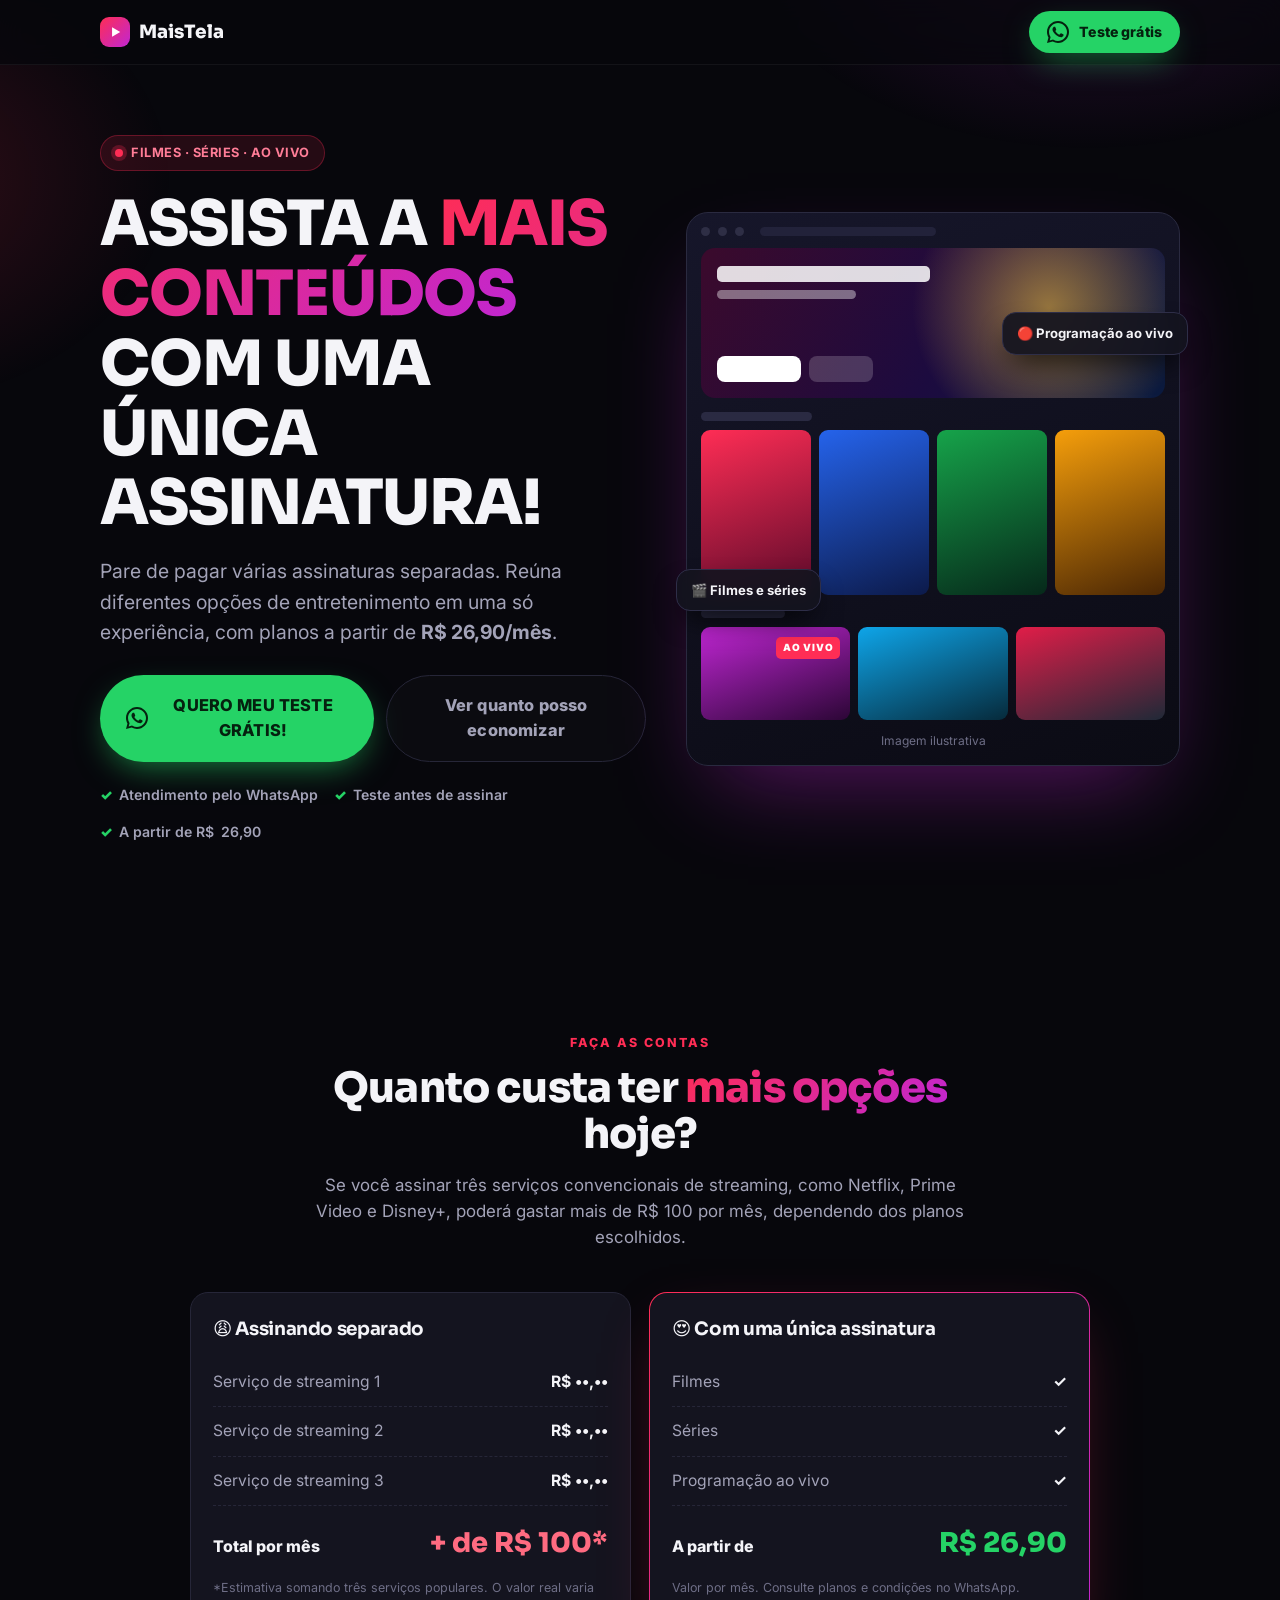
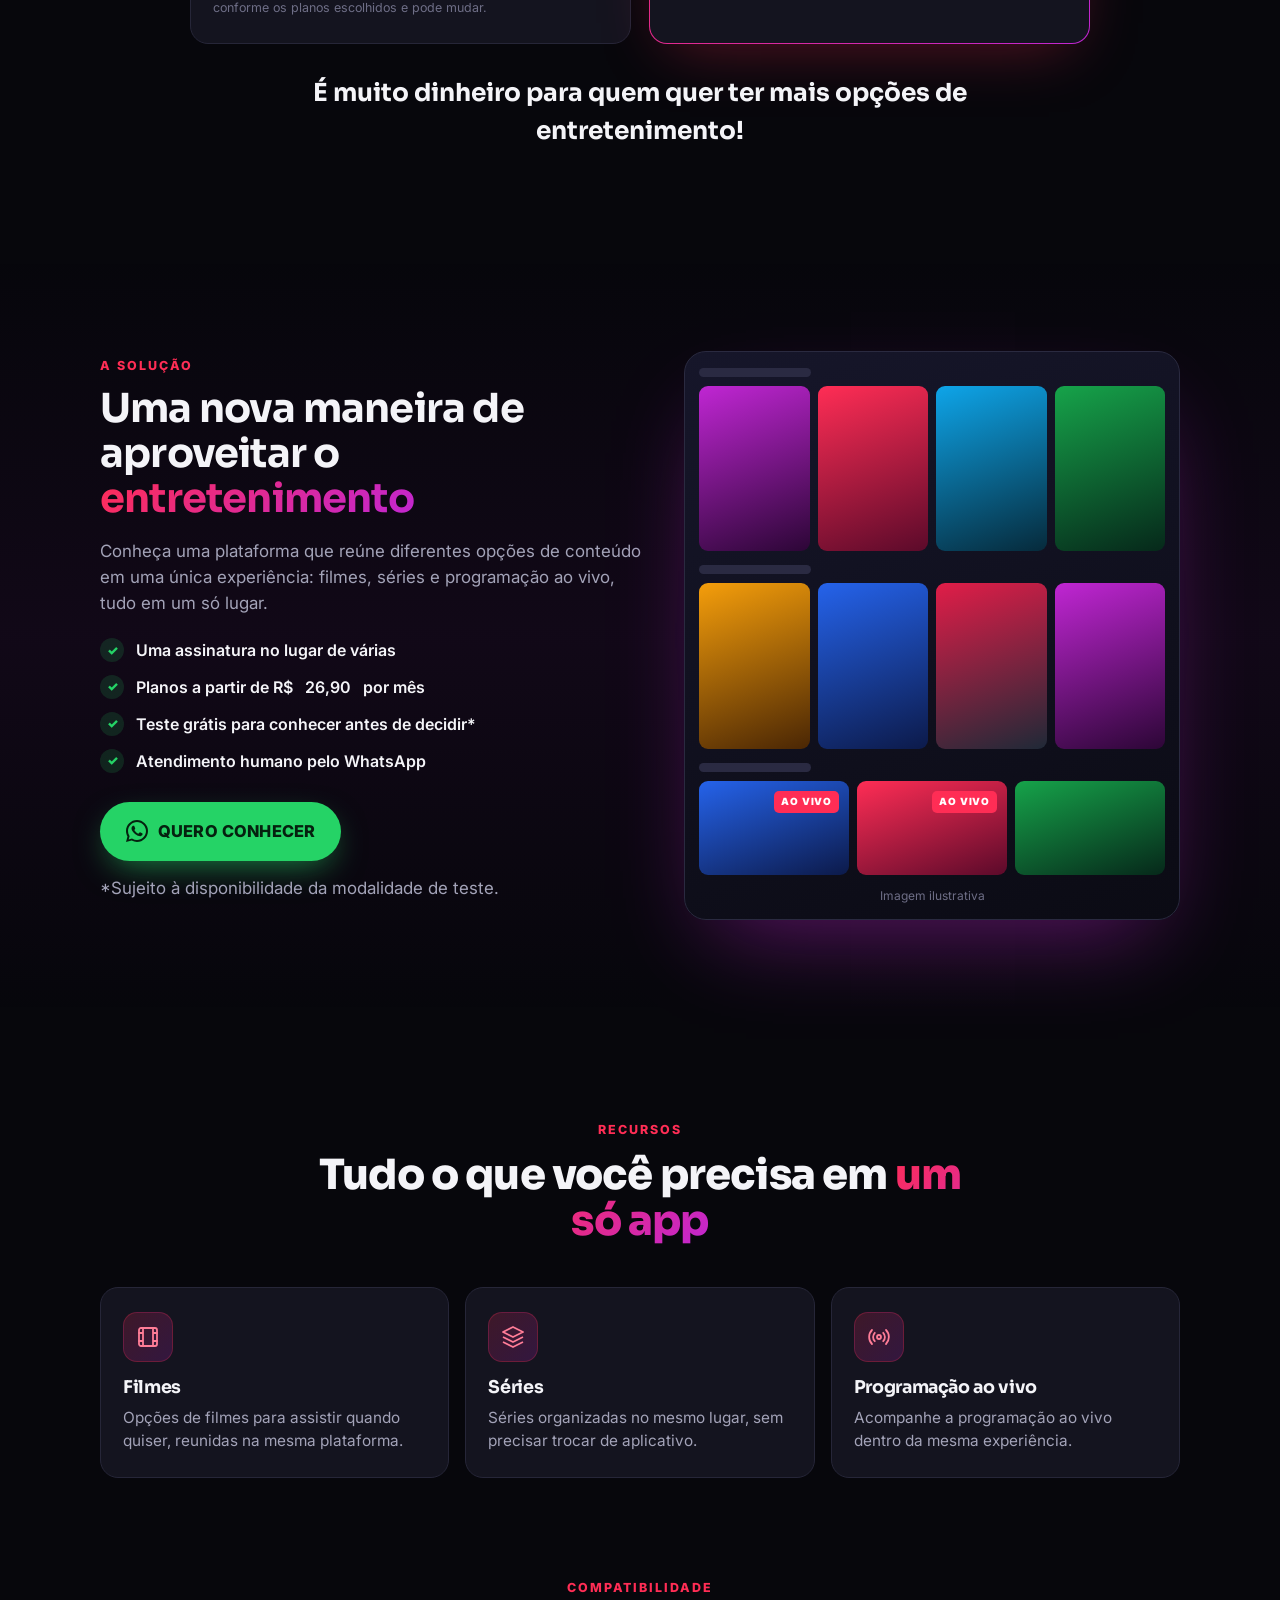
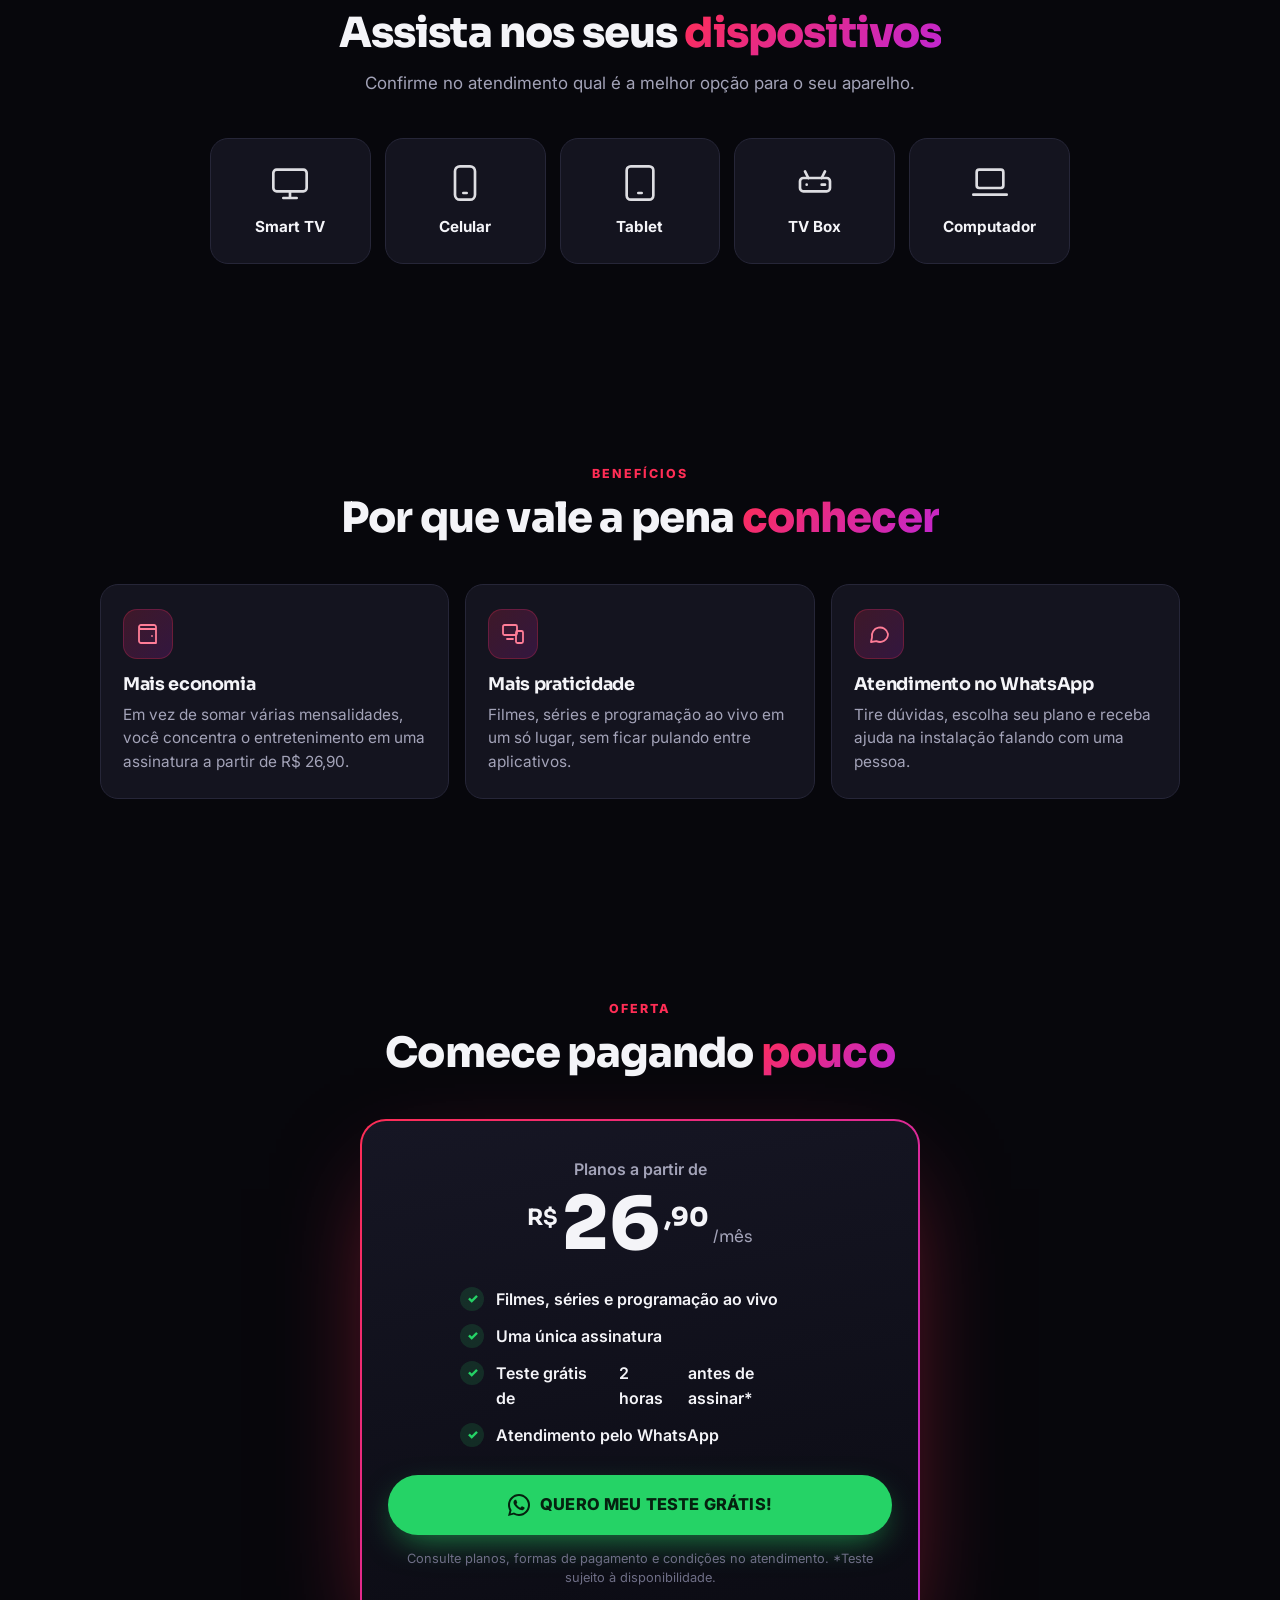
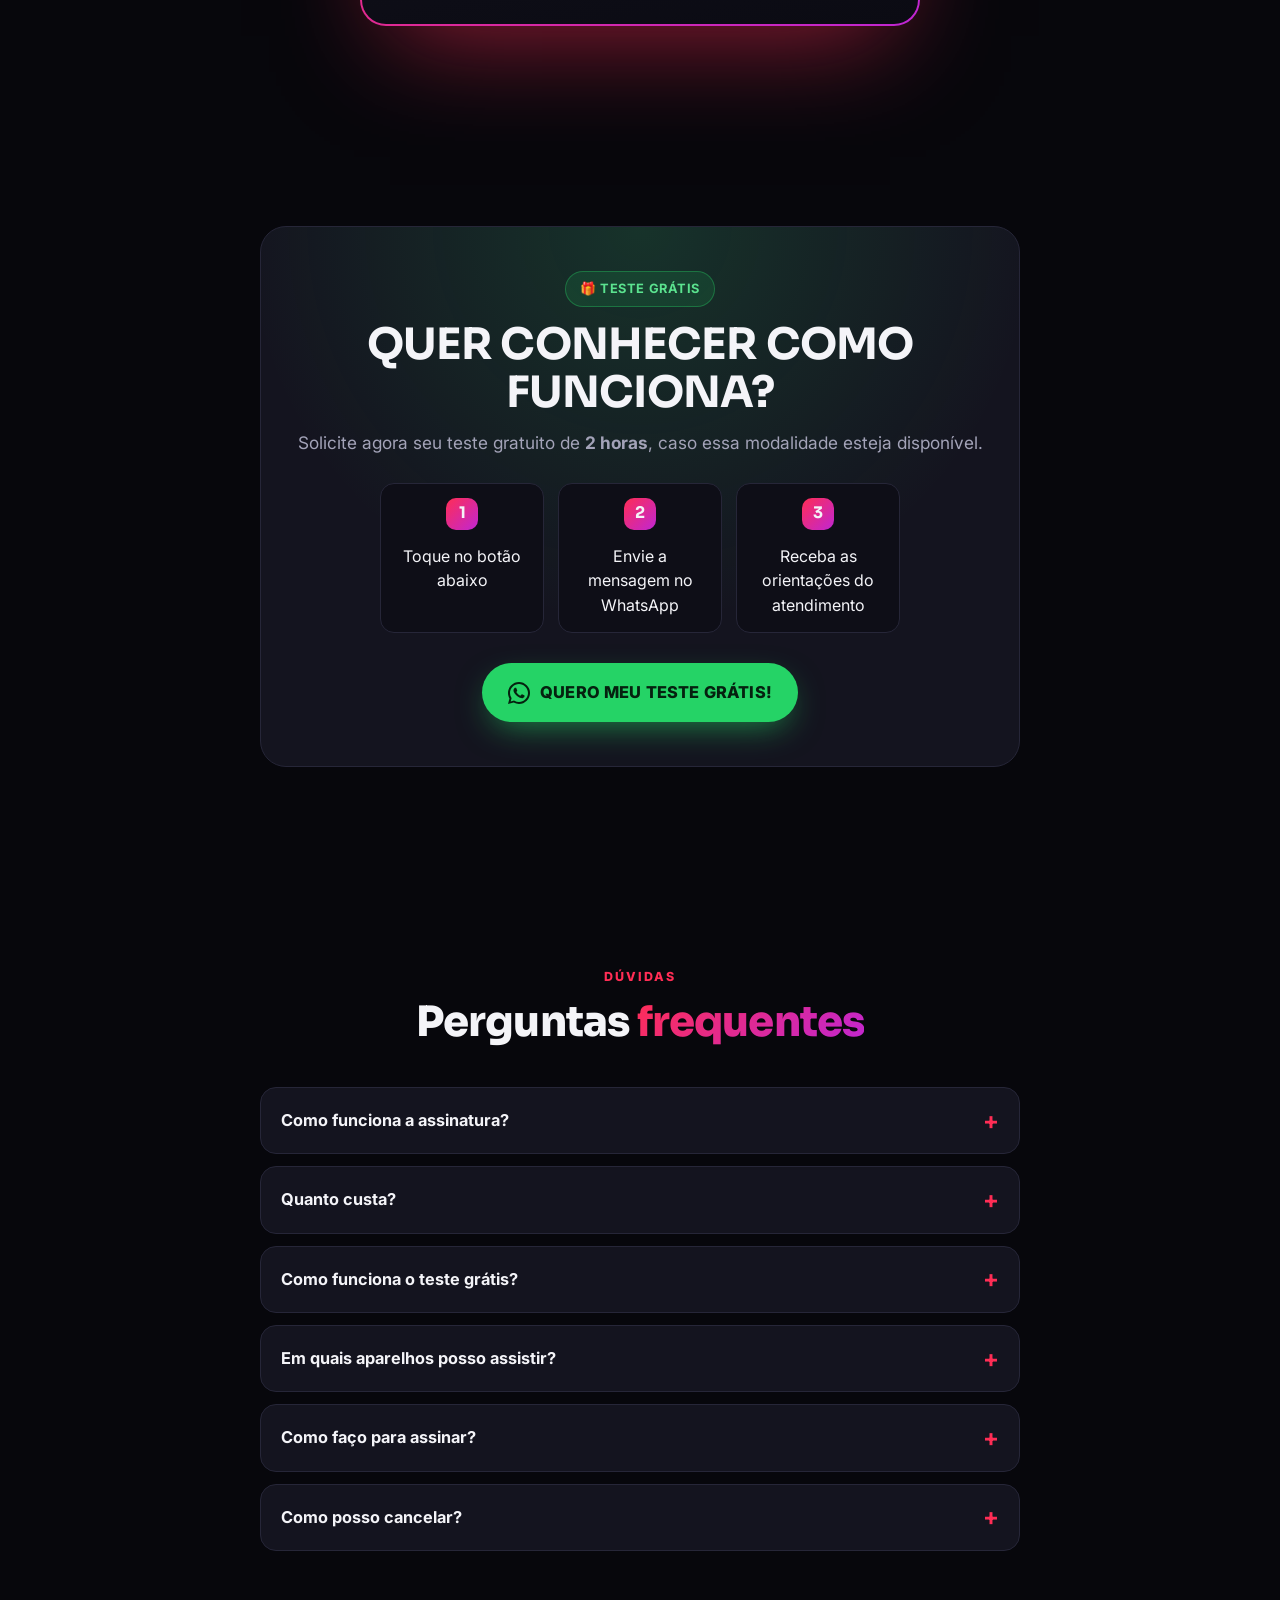
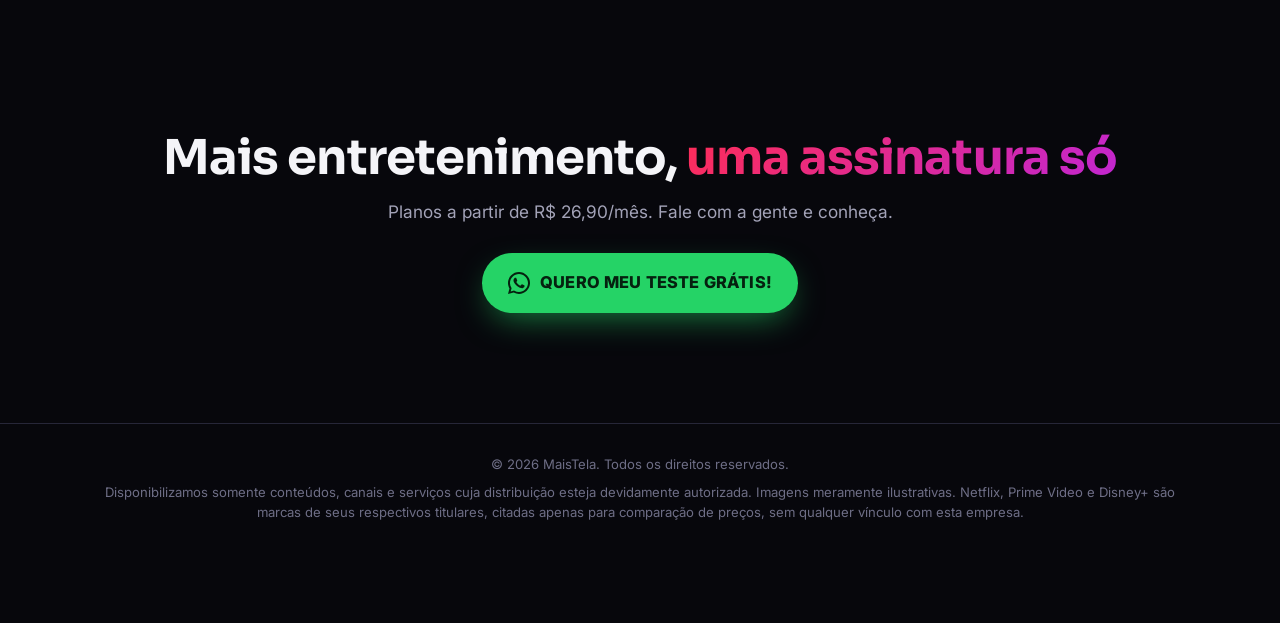
==== oferta.html @ 53754af2 "Funil IPTV: quiz + landing page Co-Authored-By: Claude Opus 5.5 <noreply@anthropic.com> Claude-Sessi" ====
<!DOCTYPE html>
<html lang="pt-BR">
<head>
<meta charset="UTF-8">
<meta name="viewport" content="width=device-width, initial-scale=1">
<title>Assista a mais conteúdos com uma única assinatura | Planos a partir de R$ 26,90</title>
<meta name="description" content="Filmes, séries e programação ao vivo reunidos em uma única assinatura. Planos a partir de R$ 26,90 por mês. Solicite seu teste grátis pelo WhatsApp.">
<meta name="theme-color" content="#07070c">
<meta name="robots" content="index,follow">
<meta property="og:type" content="website">
<meta property="og:title" content="Assista a mais conteúdos com uma única assinatura">
<meta property="og:description" content="Planos a partir de R$ 26,90/mês. Teste grátis pelo WhatsApp.">
<link rel="preconnect" href="https://fonts.googleapis.com">
<link rel="preconnect" href="https://fonts.gstatic.com" crossorigin>
<link href="https://fonts.googleapis.com/css2?family=Inter:wght@400;600;700;800&family=Sora:wght@700;800&display=swap" rel="stylesheet">
<link rel="stylesheet" href="assets/css/style.css">
<link rel="icon" href="data:image/svg+xml,%3Csvg xmlns='http://www.w3.org/2000/svg' viewBox='0 0 32 32'%3E%3Crect width='32' height='32' rx='9' fill='%23ff2d55'/%3E%3Cpath d='M12 9l12 7-12 7z' fill='white'/%3E%3C/svg%3E">
<script type="application/ld+json" id="faqSchema"></script>
</head>
<body>
<div class="glow"></div>

<!-- SVG sprite -->
<svg width="0" height="0" style="position:absolute" aria-hidden="true">
  <symbol id="i-wa" viewBox="0 0 24 24"><path fill="currentColor" d="M17.5 14.4c-.3-.1-1.8-.9-2-1-.3-.1-.5-.1-.7.1-.2.3-.8 1-.9 1.2-.2.2-.3.2-.6.1-.3-.1-1.3-.5-2.4-1.5-.9-.8-1.5-1.8-1.7-2.1-.2-.3 0-.5.1-.6l.4-.5c.1-.2.2-.3.3-.5.1-.2 0-.4 0-.5l-.9-2.2c-.2-.6-.5-.5-.7-.5h-.6c-.2 0-.5.1-.8.4-.3.3-1 1-1 2.5s1.1 2.9 1.2 3.1c.1.2 2.1 3.2 5.1 4.5.7.3 1.3.5 1.7.6.7.2 1.4.2 1.9.1.6-.1 1.8-.7 2-1.4.2-.7.2-1.3.2-1.4-.1-.1-.3-.2-.6-.3zM12 21.8c-1.8 0-3.5-.5-5-1.4l-.4-.2-3.7 1 1-3.6-.2-.4C2.7 15.6 2.2 13.8 2.2 12 2.2 6.6 6.6 2.2 12 2.2c2.6 0 5.1 1 6.9 2.9 1.8 1.8 2.9 4.3 2.9 6.9 0 5.4-4.4 9.8-9.8 9.8zm8.4-18.2C18.2 1.3 15.2 0 12 0 5.4 0 0 5.4 0 12c0 2.1.6 4.2 1.6 6L0 24l6.2-1.6c1.8 1 3.8 1.5 5.8 1.5 6.6 0 12-5.4 12-12 0-3.2-1.2-6.2-3.6-8.4z"/></symbol>
  <symbol id="i-tv" viewBox="0 0 24 24" fill="none" stroke-width="1.6" stroke-linecap="round" stroke-linejoin="round"><rect x="2" y="4" width="20" height="13" rx="2"/><path d="M8 21h8M12 17v4"/></symbol>
  <symbol id="i-phone" viewBox="0 0 24 24" fill="none" stroke-width="1.6" stroke-linecap="round"><rect x="6" y="2" width="12" height="20" rx="3"/><path d="M11 18h2"/></symbol>
  <symbol id="i-tablet" viewBox="0 0 24 24" fill="none" stroke-width="1.6" stroke-linecap="round"><rect x="4" y="2" width="16" height="20" rx="2.5"/><path d="M11 18h2"/></symbol>
  <symbol id="i-box" viewBox="0 0 24 24" fill="none" stroke-width="1.6" stroke-linecap="round" stroke-linejoin="round"><rect x="3" y="9" width="18" height="8" rx="2"/><path d="M7 13h.01M16 13h2M8 9l-2-4M16 9l2-4"/></symbol>
  <symbol id="i-laptop" viewBox="0 0 24 24" fill="none" stroke-width="1.6" stroke-linecap="round" stroke-linejoin="round"><rect x="4" y="4" width="16" height="11" rx="1.5"/><path d="M2 19h20"/></symbol>
  <symbol id="i-film" viewBox="0 0 24 24" fill="none" stroke-width="1.8" stroke-linecap="round" stroke-linejoin="round"><rect x="3" y="3" width="18" height="18" rx="2"/><path d="M7 3v18M17 3v18M3 8h4M3 16h4M17 8h4M17 16h4"/></symbol>
  <symbol id="i-live" viewBox="0 0 24 24" fill="none" stroke-width="1.8" stroke-linecap="round"><circle cx="12" cy="12" r="2"/><path d="M16.2 7.8a6 6 0 010 8.4M7.8 16.2a6 6 0 010-8.4M19 5a10 10 0 010 14M5 19A10 10 0 015 5"/></symbol>
  <symbol id="i-layers" viewBox="0 0 24 24" fill="none" stroke-width="1.8" stroke-linejoin="round"><path d="M12 2l10 5-10 5L2 7z"/><path d="M2 17l10 5 10-5M2 12l10 5 10-5"/></symbol>
  <symbol id="i-wallet" viewBox="0 0 24 24" fill="none" stroke-width="1.8" stroke-linecap="round" stroke-linejoin="round"><path d="M20 7V5a2 2 0 00-2-2H5a2 2 0 000 4h15v14H5a2 2 0 01-2-2V5"/><path d="M16 14h.01"/></symbol>
  <symbol id="i-chat" viewBox="0 0 24 24" fill="none" stroke-width="1.8" stroke-linecap="round" stroke-linejoin="round"><path d="M21 12a8 8 0 01-11.6 7.1L4 20l1-4.6A8 8 0 1121 12z"/></symbol>
  <symbol id="i-gift" viewBox="0 0 24 24" fill="none" stroke-width="1.8" stroke-linecap="round" stroke-linejoin="round"><rect x="3" y="8" width="18" height="4" rx="1"/><path d="M12 8v13M19 12v9H5v-9M7.5 8a2.5 2.5 0 010-5C11 3 12 8 12 8s1-5 4.5-5a2.5 2.5 0 010 5"/></symbol>
  <symbol id="i-screens" viewBox="0 0 24 24" fill="none" stroke-width="1.8" stroke-linecap="round" stroke-linejoin="round"><rect x="2" y="3" width="14" height="10" rx="1.5"/><rect x="15" y="9" width="7" height="12" rx="1.5"/><path d="M6 17h6"/></symbol>
</svg>

<nav class="nav">
  <div class="wrap">
    <a class="logo" href="#topo"><span class="logo-mark"><svg viewBox="0 0 24 24" fill="#fff"><path d="M7 4l14 8-14 8z"/></svg></span><span data-brand></span></a>
    <a class="btn btn-wa js-wa" data-src="nav" href="#" target="_blank" rel="noopener"><svg><use href="#i-wa"/></svg>Teste grátis</a>
  </div>
</nav>

<main id="topo">
  <!-- HERO -->
  <section class="hero">
    <div class="wrap hero-grid">
      <div>
        <span class="badge"><i class="dot"></i> Filmes · Séries · Ao vivo</span>
        <h1>ASSISTA A <span class="grad-txt">MAIS CONTEÚDOS</span> COM UMA ÚNICA ASSINATURA!</h1>
        <p class="lead" id="heroLead">Pare de pagar várias assinaturas separadas. Reúna diferentes opções de entretenimento em uma só experiência, com planos a partir de <strong>R$ <span data-price></span>/mês</strong>.</p>
        <div class="hero-ctas">
          <a class="btn btn-wa pulse js-wa" data-src="hero" href="#" target="_blank" rel="noopener"><svg><use href="#i-wa"/></svg>QUERO MEU TESTE GRÁTIS!</a>
          <a class="btn btn-ghost" href="#comparativo">Ver quanto posso economizar</a>
        </div>
        <div class="hero-trust">
          <span><i>✓</i> Atendimento pelo WhatsApp</span>
          <span class="js-trial"><i>✓</i> Teste antes de assinar</span>
          <span><i>✓</i> A partir de R$ <span data-price></span></span>
        </div>
      </div>

      <div style="position:relative">
        <div class="mock" role="img" aria-label="Ilustração da interface do aplicativo">
          <div class="mock-bar"><i></i><i></i><i></i><b></b></div>
          <div class="mock-hero"><div class="ttl"></div><div class="ttl2"></div><div class="play"><span></span><em></em></div></div>
          <div class="mock-row-lbl"></div>
          <div class="mock-row"><div class="p1"></div><div class="p2"></div><div class="p3"></div><div class="p4"></div></div>
          <div class="mock-row-lbl" style="width:18%"></div>
          <div class="mock-row wide"><div class="p5"><span class="live-chip">AO VIVO</span></div><div class="p6"></div><div class="p7"></div></div>
          <p class="mock-caption">Imagem ilustrativa</p>
        </div>
        <div class="float-chip c1">🎬 Filmes e séries</div>
        <div class="float-chip c2">🔴 Programação ao vivo</div>
      </div>
    </div>
  </section>

  <!-- COMPARATIVO -->
  <section id="comparativo">
    <div class="wrap">
      <div class="sec-head reveal">
        <div class="eyebrow">Faça as contas</div>
        <h2>Quanto custa ter <span class="grad-txt">mais opções</span> hoje?</h2>
        <p>Se você assinar três serviços convencionais de streaming, como Netflix, Prime Video e Disney+, poderá gastar mais de R$ 100 por mês, dependendo dos planos escolhidos.</p>
      </div>
      <div class="compare">
        <div class="cmp-card cmp-bad reveal">
          <h3>😩 Assinando separado</h3>
          <div class="cmp-line"><span>Serviço de streaming 1</span><b>R$ ••,••</b></div>
          <div class="cmp-line"><span>Serviço de streaming 2</span><b>R$ ••,••</b></div>
          <div class="cmp-line"><span>Serviço de streaming 3</span><b>R$ ••,••</b></div>
          <div class="cmp-total"><span>Total por mês</span><span class="v">+ de R$ 100*</span></div>
          <p class="cmp-foot">*Estimativa somando três serviços populares. O valor real varia conforme os planos escolhidos e pode mudar.</p>
        </div>
        <div class="cmp-card cmp-good reveal">
          <h3>😍 Com uma única assinatura</h3>
          <div class="cmp-line"><span>Filmes</span><b>✓</b></div>
          <div class="cmp-line"><span>Séries</span><b>✓</b></div>
          <div class="cmp-line"><span>Programação ao vivo</span><b>✓</b></div>
          <div class="cmp-total"><span>A partir de</span><span class="v">R$ <span data-price></span></span></div>
          <p class="cmp-foot">Valor por mês. Consulte planos e condições no WhatsApp.</p>
        </div>
      </div>
      <p class="callout reveal">É muito dinheiro para quem quer ter mais opções de entretenimento!</p>
    </div>
  </section>

  <!-- SOLUÇÃO -->
  <section class="solution">
    <div class="wrap sol-grid">
      <div class="sol-txt reveal">
        <div class="eyebrow">A solução</div>
        <h2>Uma nova maneira de aproveitar o <span class="grad-txt">entretenimento</span></h2>
        <p>Conheça uma plataforma que reúne diferentes opções de conteúdo em uma única experiência: filmes, séries e programação ao vivo, tudo em um só lugar.</p>
        <ul class="checks">
          <li><span>✓</span>Uma assinatura no lugar de várias</li>
          <li><span>✓</span>Planos a partir de R$ <span data-price></span> por mês</li>
          <li class="js-trial"><span>✓</span>Teste grátis para conhecer antes de decidir*</li>
          <li><span>✓</span>Atendimento humano pelo WhatsApp</li>
        </ul>
        <a class="btn btn-wa js-wa" data-src="solucao" href="#" target="_blank" rel="noopener"><svg><use href="#i-wa"/></svg>QUERO CONHECER</a>
        <p class="small-note js-trial">*Sujeito à disponibilidade da modalidade de teste.</p>
      </div>
      <div class="reveal">
        <div class="mock" role="img" aria-label="Ilustração do catálogo">
          <div class="mock-row-lbl" style="margin-top:2px"></div>
          <div class="mock-row"><div class="p5"></div><div class="p1"></div><div class="p6"></div><div class="p3"></div></div>
          <div class="mock-row-lbl"></div>
          <div class="mock-row"><div class="p4"></div><div class="p2"></div><div class="p7"></div><div class="p5"></div></div>
          <div class="mock-row-lbl"></div>
          <div class="mock-row wide"><div class="p2"><span class="live-chip">AO VIVO</span></div><div class="p1"><span class="live-chip">AO VIVO</span></div><div class="p3"></div></div>
          <p class="mock-caption">Imagem ilustrativa</p>
        </div>
      </div>
    </div>
  </section>

  <!-- RECURSOS -->
  <section id="recursos">
    <div class="wrap">
      <div class="sec-head reveal">
        <div class="eyebrow">Recursos</div>
        <h2>Tudo o que você precisa em <span class="grad-txt">um só app</span></h2>
      </div>
      <div class="grid3">
        <div class="feat reveal"><div class="fi"><svg><use href="#i-film"/></svg></div><h3>Filmes</h3><p>Opções de filmes para assistir quando quiser, reunidas na mesma plataforma.</p></div>
        <div class="feat reveal"><div class="fi"><svg><use href="#i-layers"/></svg></div><h3>Séries</h3><p>Séries organizadas no mesmo lugar, sem precisar trocar de aplicativo.</p></div>
        <div class="feat reveal"><div class="fi"><svg><use href="#i-live"/></svg></div><h3>Programação ao vivo</h3><p>Acompanhe a programação ao vivo dentro da mesma experiência.</p></div>
      </div>
    </div>
  </section>

  <!-- DISPOSITIVOS -->
  <section id="dispositivos" style="padding-top:0">
    <div class="wrap">
      <div class="sec-head reveal">
        <div class="eyebrow">Compatibilidade</div>
        <h2>Assista nos seus <span class="grad-txt">dispositivos</span></h2>
        <p>Confirme no atendimento qual é a melhor opção para o seu aparelho.</p>
      </div>
      <div class="devices" id="devices"></div>
    </div>
  </section>

  <!-- BENEFÍCIOS -->
  <section id="beneficios">
    <div class="wrap">
      <div class="sec-head reveal">
        <div class="eyebrow">Benefícios</div>
        <h2>Por que vale a pena <span class="grad-txt">conhecer</span></h2>
      </div>
      <div class="grid3">
        <div class="feat reveal"><div class="fi"><svg><use href="#i-wallet"/></svg></div><h3>Mais economia</h3><p>Em vez de somar várias mensalidades, você concentra o entretenimento em uma assinatura a partir de R$ <span data-price></span>.</p></div>
        <div class="feat reveal"><div class="fi"><svg><use href="#i-screens"/></svg></div><h3>Mais praticidade</h3><p>Filmes, séries e programação ao vivo em um só lugar, sem ficar pulando entre aplicativos.</p></div>
        <div class="feat reveal"><div class="fi"><svg><use href="#i-chat"/></svg></div><h3>Atendimento no WhatsApp</h3><p>Tire dúvidas, escolha seu plano e receba ajuda na instalação falando com uma pessoa.</p></div>
      </div>
    </div>
  </section>

  <!-- OFERTA -->
  <section id="oferta">
    <div class="wrap">
      <div class="sec-head reveal">
        <div class="eyebrow">Oferta</div>
        <h2>Comece pagando <span class="grad-txt">pouco</span></h2>
      </div>
      <div id="plansWrap"></div>
      <div class="offer-box reveal" id="offerBox">
        <div class="offer-in">
          <p class="from">Planos a partir de</p>
          <div class="offer-price"><span class="cur">R$</span><span class="int" id="pInt">26</span><span class="dec" id="pDec">,90</span><span class="per">/mês</span></div>
          <ul class="checks">
            <li><span>✓</span>Filmes, séries e programação ao vivo</li>
            <li><span>✓</span>Uma única assinatura</li>
            <li class="js-trial"><span>✓</span>Teste grátis de <span data-trial></span> antes de assinar*</li>
            <li><span>✓</span>Atendimento pelo WhatsApp</li>
          </ul>
          <a class="btn btn-wa btn-block pulse js-wa" data-src="oferta" href="#" target="_blank" rel="noopener"><svg><use href="#i-wa"/></svg>QUERO MEU TESTE GRÁTIS!</a>
          <p class="small-note">Consulte planos, formas de pagamento e condições no atendimento.<span class="js-trial"> *Teste sujeito à disponibilidade.</span></p>
        </div>
      </div>
    </div>
  </section>

  <!-- TESTE GRÁTIS -->
  <section class="trial js-trial" id="teste">
    <div class="wrap">
      <div class="trial-box reveal">
        <span class="badge" style="background:rgba(37,211,102,.12);color:#5be38f;border-color:rgba(37,211,102,.35)">🎁 Teste grátis</span>
        <h2>QUER CONHECER COMO FUNCIONA?</h2>
        <p>Solicite agora seu teste gratuito de <strong data-trial></strong>, caso essa modalidade esteja disponível.</p>
        <div class="steps">
          <div class="step"><b>1</b><span>Toque no botão abaixo</span></div>
          <div class="step"><b>2</b><span>Envie a mensagem no WhatsApp</span></div>
          <div class="step"><b>3</b><span>Receba as orientações do atendimento</span></div>
        </div>
        <a class="btn btn-wa pulse js-wa" data-src="teste" href="#" target="_blank" rel="noopener"><svg><use href="#i-wa"/></svg>QUERO MEU TESTE GRÁTIS!</a>
      </div>
    </div>
  </section>

  <!-- FAQ -->
  <section id="faq">
    <div class="wrap">
      <div class="sec-head reveal">
        <div class="eyebrow">Dúvidas</div>
        <h2>Perguntas <span class="grad-txt">frequentes</span></h2>
      </div>
      <div class="faq" id="faqList"></div>
    </div>
  </section>

  <!-- CTA FINAL -->
  <section class="final">
    <div class="wrap">
      <h2>Mais entretenimento, <span class="grad-txt">uma assinatura só</span></h2>
      <p>Planos a partir de R$ <span data-price></span>/mês. Fale com a gente e conheça.</p>
      <a class="btn btn-wa pulse js-wa" data-src="final" href="#" target="_blank" rel="noopener"><svg><use href="#i-wa"/></svg>QUERO MEU TESTE GRÁTIS!</a>
    </div>
  </section>
</main>

<footer>
  <div class="wrap">
    <p>© <span id="yr"></span> <span data-brand></span>. Todos os direitos reservados.</p>
    <p>Disponibilizamos somente conteúdos, canais e serviços cuja distribuição esteja devidamente autorizada. Imagens meramente ilustrativas. Netflix, Prime Video e Disney+ são marcas de seus respectivos titulares, citadas apenas para comparação de preços, sem qualquer vínculo com esta empresa.</p>
  </div>
</footer>

<a class="wa-float js-wa hide" id="waFloat" data-src="flutuante" href="#" target="_blank" rel="noopener" aria-label="Falar no WhatsApp"><svg><use href="#i-wa"/></svg></a>

<script src="assets/js/config.js"></script>
<script src="assets/js/tracking.js"></script>
<script src="assets/js/lp.js"></script>
</body>
</html>
---- assets/css/style.css ----
/* ============ DESIGN SYSTEM ============ */
:root{
  --bg:#07070c; --bg2:#0e0e17; --card:#14141f; --card2:#1b1b29; --line:#262638;
  --txt:#f4f4f8; --muted:#a3a3b8; --dim:#6e6e86;
  --a1:#ff2d55; --a2:#c026d3; --grad:linear-gradient(135deg,var(--a1),var(--a2));
  --wa:#25d366; --wa2:#1ebe5a; --gold:#ffc83d;
  --r:18px; --r-sm:12px; --shadow:0 20px 60px -20px rgba(255,45,85,.35);
  --font:"Inter",system-ui,-apple-system,Segoe UI,Roboto,sans-serif;
  --display:"Sora","Inter",system-ui,sans-serif;
}
*{box-sizing:border-box;margin:0;padding:0}
html{scroll-behavior:smooth;-webkit-text-size-adjust:100%}
body{font-family:var(--font);background:var(--bg);color:var(--txt);line-height:1.55;-webkit-font-smoothing:antialiased;overflow-x:hidden}
img,svg{display:block;max-width:100%}
a{color:inherit;text-decoration:none}
button{font:inherit;color:inherit;border:0;background:none;cursor:pointer}
.wrap{width:100%;max-width:1120px;margin:0 auto;padding:0 20px}
.grad-txt{background:var(--grad);-webkit-background-clip:text;background-clip:text;color:transparent}
h1,h2,h3{font-family:var(--display);line-height:1.12;letter-spacing:-.02em}

/* Glow de fundo */
.glow{position:fixed;inset:0;pointer-events:none;z-index:0;
  background:radial-gradient(600px 400px at 85% -10%,rgba(192,38,211,.22),transparent 60%),
             radial-gradient(500px 380px at -10% 20%,rgba(255,45,85,.18),transparent 60%)}

/* Botões */
.btn{display:inline-flex;align-items:center;justify-content:center;gap:10px;font-weight:800;letter-spacing:.01em;
  padding:17px 26px;border-radius:999px;font-size:1.02rem;transition:transform .15s,box-shadow .2s,background .2s;text-align:center}
.btn:active{transform:scale(.97)}
.btn-wa{background:var(--wa);color:#05210f;box-shadow:0 12px 34px -10px rgba(37,211,102,.65)}
.btn-wa:hover{background:var(--wa2);transform:translateY(-2px)}
.btn-grad{background:var(--grad);color:#fff;box-shadow:var(--shadow)}
.btn-grad:hover{transform:translateY(-2px)}
.btn-ghost{border:1px solid var(--line);color:var(--muted);background:rgba(255,255,255,.02)}
.btn-ghost:hover{color:var(--txt);border-color:#3a3a52}
.btn-block{width:100%}
.btn svg{width:22px;height:22px;flex:none}
.pulse{animation:pulse 2.2s infinite}
@keyframes pulse{0%{box-shadow:0 0 0 0 rgba(37,211,102,.55)}70%{box-shadow:0 0 0 16px rgba(37,211,102,0)}100%{box-shadow:0 0 0 0 rgba(37,211,102,0)}}

.badge{display:inline-flex;align-items:center;gap:8px;padding:7px 14px;border-radius:999px;font-size:.8rem;font-weight:700;
  background:rgba(255,45,85,.12);color:#ff7d97;border:1px solid rgba(255,45,85,.3);letter-spacing:.04em;text-transform:uppercase}
.dot{width:8px;height:8px;border-radius:50%;background:var(--a1);box-shadow:0 0 0 4px rgba(255,45,85,.25);animation:blink 1.4s infinite}
@keyframes blink{50%{opacity:.35}}

/* ============ QUIZ ============ */
.quiz-body{min-height:100svh;display:flex;flex-direction:column}
.q-top{position:relative;z-index:2;padding:16px 20px 0;max-width:560px;width:100%;margin:0 auto}
.q-head{display:flex;align-items:center;justify-content:space-between;height:44px}
.logo{display:flex;align-items:center;gap:9px;font-family:var(--display);font-weight:800;font-size:1.15rem}
.logo-mark{width:30px;height:30px;border-radius:9px;background:var(--grad);display:grid;place-items:center}
.logo-mark svg{width:14px;height:14px}
.q-back{display:flex;align-items:center;gap:6px;color:var(--muted);font-size:.92rem;font-weight:600;padding:8px 10px;border-radius:10px;transition:.2s}
.q-back:hover{color:var(--txt);background:var(--card)}
.q-back[hidden]{display:none}
.q-progress{margin-top:12px}
.q-progress-info{display:flex;justify-content:space-between;font-size:.8rem;color:var(--dim);font-weight:600;margin-bottom:8px}
.q-bar{height:6px;background:var(--card2);border-radius:99px;overflow:hidden}
.q-bar span{display:block;height:100%;width:0;background:var(--grad);border-radius:99px;transition:width .5s cubic-bezier(.65,0,.35,1)}

.q-stage{position:relative;z-index:1;flex:1;width:100%;max-width:560px;margin:0 auto;padding:28px 20px 40px;display:flex;flex-direction:column}
.screen{display:none;flex-direction:column;flex:1}
.screen.active{display:flex;animation:in .45s cubic-bezier(.2,.8,.2,1) both}
.screen.leaving{display:flex;animation:out .25s ease both}
.screen.back-in{animation:inBack .45s cubic-bezier(.2,.8,.2,1) both}
@keyframes in{from{opacity:0;transform:translateX(40px)}to{opacity:1;transform:none}}
@keyframes inBack{from{opacity:0;transform:translateX(-40px)}to{opacity:1;transform:none}}
@keyframes out{to{opacity:0;transform:translateX(-30px)}}

.q-step{font-size:.78rem;font-weight:800;letter-spacing:.14em;text-transform:uppercase;color:var(--a1);margin-bottom:12px}
.q-title{font-size:clamp(1.5rem,6vw,1.95rem);font-weight:800;margin-bottom:26px}
.opts{display:grid;gap:14px}
.opt{display:flex;align-items:center;gap:16px;width:100%;text-align:left;padding:20px 18px;background:var(--card);
  border:1.5px solid var(--line);border-radius:var(--r);transition:transform .15s,border-color .2s,background .2s;font-size:1.06rem;font-weight:700;position:relative}
.opt:hover{border-color:#43435e;background:var(--card2)}
.opt:active{transform:scale(.985)}
.opt .ico{width:48px;height:48px;border-radius:14px;flex:none;display:grid;place-items:center;font-size:1.5rem;background:var(--bg2);border:1px solid var(--line)}
.opt .chk{margin-left:auto;width:24px;height:24px;border-radius:50%;border:2px solid #3a3a52;flex:none;display:grid;place-items:center;transition:.2s}
.opt .chk svg{width:13px;height:13px;opacity:0;transition:.2s}
.opt.selected{border-color:var(--a1);background:linear-gradient(135deg,rgba(255,45,85,.12),rgba(192,38,211,.1))}
.opt.selected .chk{background:var(--grad);border-color:transparent}
.opt.selected .chk svg{opacity:1}
.q-hint{margin-top:20px;font-size:.85rem;color:var(--dim);text-align:center}

/* intro */
.intro{text-align:center;justify-content:center;gap:20px}
.intro h1{font-size:clamp(1.85rem,7.5vw,2.5rem);font-weight:800}
.intro p{color:var(--muted);font-size:1.05rem;max-width:420px;margin:0 auto}
.intro-art{margin:6px auto 4px;width:100%;max-width:360px}
.intro-meta{display:flex;justify-content:center;gap:18px;font-size:.84rem;color:var(--dim);font-weight:600;flex-wrap:wrap}
.intro-meta span{display:flex;align-items:center;gap:6px}

/* loading */
.loading{justify-content:center;align-items:center;text-align:center;gap:22px}
.spinner{width:64px;height:64px;border-radius:50%;border:4px solid var(--card2);border-top-color:var(--a1);border-right-color:var(--a2);animation:spin .9s linear infinite}
@keyframes spin{to{transform:rotate(360deg)}}
.load-steps{display:grid;gap:10px;text-align:left;font-size:.95rem;color:var(--muted)}
.load-steps div{opacity:.25;transition:.3s;display:flex;gap:10px;align-items:center}
.load-steps div.on{opacity:1;color:var(--txt)}

/* resultado */
.result{gap:18px}
.result-card{background:var(--card);border:1px solid var(--line);border-radius:22px;padding:24px 20px;position:relative;overflow:hidden}
.result-card::before{content:"";position:absolute;inset:0 0 auto;height:4px;background:var(--grad)}
.result-tag{display:inline-block;font-size:.75rem;font-weight:800;letter-spacing:.12em;text-transform:uppercase;color:var(--gold);margin-bottom:10px}
.result h2{font-size:clamp(1.45rem,6vw,1.8rem);margin-bottom:12px}
.result p{color:var(--muted)}
.result-list{list-style:none;display:grid;gap:10px;margin-top:16px}
.result-list li{display:flex;gap:10px;font-size:.96rem}
.result-list li::before{content:"✓";color:var(--wa);font-weight:900}
.price-pill{display:flex;align-items:baseline;justify-content:center;gap:6px;padding:14px;border-radius:14px;background:var(--bg2);border:1px dashed #3a3a52;margin-top:4px}
.price-pill small{color:var(--muted);font-size:.85rem}
.price-pill strong{font-family:var(--display);font-size:1.6rem}
.cta-stack{display:grid;gap:12px}
.cta-note{text-align:center;font-size:.8rem;color:var(--dim)}

/* ============ LANDING PAGE ============ */
.nav{position:sticky;top:0;z-index:50;background:rgba(7,7,12,.78);backdrop-filter:blur(14px);-webkit-backdrop-filter:blur(14px);border-bottom:1px solid rgba(255,255,255,.05)}
.nav .wrap{display:flex;align-items:center;justify-content:space-between;height:64px}
.nav .btn{padding:10px 18px;font-size:.88rem}
section{position:relative;z-index:1;padding:72px 0}
.sec-head{text-align:center;max-width:680px;margin:0 auto 42px}
.eyebrow{font-size:.78rem;font-weight:800;letter-spacing:.16em;text-transform:uppercase;color:var(--a1);margin-bottom:12px}
.sec-head h2{font-size:clamp(1.7rem,5.5vw,2.6rem);font-weight:800;margin-bottom:14px}
.sec-head p{color:var(--muted);font-size:1.06rem}

/* hero */
.hero{padding:44px 0 64px}
.hero-grid{display:grid;gap:40px;align-items:center}
.hero h1{font-size:clamp(2.1rem,8.6vw,3.9rem);font-weight:800;margin:18px 0 18px}
.hero p.lead{color:var(--muted);font-size:clamp(1.05rem,3.6vw,1.22rem);max-width:540px;margin-bottom:28px}
.hero-ctas{display:flex;flex-direction:column;gap:12px;max-width:420px}
.hero-trust{display:flex;flex-wrap:wrap;gap:16px;margin-top:22px;font-size:.88rem;color:var(--muted);font-weight:600}
.hero-trust span{display:flex;align-items:center;gap:7px}
.hero-trust i{color:var(--wa);font-style:normal;font-weight:900}

/* mockup interface (ilustrativo) */
.mock{position:relative;border-radius:22px;background:linear-gradient(160deg,#16162a,#0b0b14);border:1px solid #2a2a40;padding:14px;box-shadow:0 40px 90px -30px rgba(192,38,211,.45)}
.mock-bar{display:flex;align-items:center;gap:8px;margin-bottom:12px}
.mock-bar i{width:9px;height:9px;border-radius:50%;background:#2e2e45}
.mock-bar b{margin-left:8px;height:9px;width:38%;border-radius:6px;background:#22223a}
.mock-hero{height:150px;border-radius:14px;position:relative;overflow:hidden;
  background:radial-gradient(circle at 75% 40%,rgba(255,200,61,.55),transparent 38%),linear-gradient(120deg,#3b0a2c,#1c0b3f 55%,#0b1b3f)}
.mock-hero .play{position:absolute;left:16px;bottom:16px;display:flex;gap:8px;align-items:center}
.mock-hero .play span{width:84px;height:26px;border-radius:8px;background:#fff}
.mock-hero .play em{width:64px;height:26px;border-radius:8px;background:rgba(255,255,255,.18)}
.mock-hero .ttl{position:absolute;left:16px;top:18px;width:46%;height:16px;border-radius:5px;background:rgba(255,255,255,.85)}
.mock-hero .ttl2{position:absolute;left:16px;top:42px;width:30%;height:9px;border-radius:5px;background:rgba(255,255,255,.4)}
.mock-row-lbl{height:9px;width:24%;border-radius:5px;background:#2a2a42;margin:14px 0 9px}
.mock-row{display:grid;grid-template-columns:repeat(4,1fr);gap:8px}
.mock-row div{aspect-ratio:2/3;border-radius:9px}
.mock-row.wide{grid-template-columns:repeat(3,1fr)}
.mock-row.wide div{aspect-ratio:16/10}
.p1{background:linear-gradient(160deg,#ff2d55,#5b0a2a)} .p2{background:linear-gradient(160deg,#2563eb,#0c1a4a)}
.p3{background:linear-gradient(160deg,#16a34a,#06281a)} .p4{background:linear-gradient(160deg,#f59e0b,#4a2604)}
.p5{background:linear-gradient(160deg,#c026d3,#2c0636)} .p6{background:linear-gradient(160deg,#0ea5e9,#062a3b)}
.p7{background:linear-gradient(160deg,#e11d48,#1f2937)}
.live-chip{position:absolute;top:10px;right:10px;font-size:.62rem;font-weight:900;letter-spacing:.08em;background:var(--a1);color:#fff;padding:3px 7px;border-radius:5px}
.mock-row.wide div{position:relative}
.mock-caption{font-size:.75rem;color:var(--dim);text-align:center;margin-top:12px}
.float-chip{position:absolute;background:rgba(20,20,31,.92);border:1px solid #2e2e48;backdrop-filter:blur(8px);border-radius:14px;padding:10px 14px;font-size:.82rem;font-weight:700;display:flex;gap:8px;align-items:center;box-shadow:0 14px 30px -10px #000}
.float-chip.c1{left:-10px;bottom:28%;animation:float 5s ease-in-out infinite}
.float-chip.c2{right:-8px;top:18%;animation:float 6s ease-in-out infinite reverse}
@keyframes float{50%{transform:translateY(-8px)}}

/* comparativo */
.compare{display:grid;gap:18px;max-width:900px;margin:0 auto}
.cmp-card{background:var(--card);border:1px solid var(--line);border-radius:var(--r);padding:26px 22px}
.cmp-card h3{font-size:1.15rem;margin-bottom:18px;display:flex;align-items:center;gap:10px}
.cmp-line{display:flex;justify-content:space-between;padding:12px 0;border-bottom:1px dashed var(--line);color:var(--muted);font-size:.98rem}
.cmp-line b{color:var(--txt)}
.cmp-total{display:flex;justify-content:space-between;align-items:baseline;padding-top:16px;font-weight:800}
.cmp-total .v{font-family:var(--display);font-size:1.7rem}
.cmp-bad .v{color:#ff6b81}
.cmp-good{border:1.5px solid transparent;background:linear-gradient(var(--card),var(--card)) padding-box,var(--grad) border-box;box-shadow:var(--shadow)}
.cmp-good .v{color:var(--wa)}
.cmp-foot{font-size:.78rem;color:var(--dim);margin-top:14px}
.callout{max-width:760px;margin:30px auto 0;text-align:center;font-family:var(--display);font-size:clamp(1.2rem,4.4vw,1.55rem);font-weight:700}

/* features / benefícios */
.grid3{display:grid;gap:16px}
.feat{background:var(--card);border:1px solid var(--line);border-radius:var(--r);padding:24px 22px;transition:transform .2s,border-color .2s}
.feat:hover{transform:translateY(-4px);border-color:#3a3a55}
.feat .fi{width:50px;height:50px;border-radius:14px;display:grid;place-items:center;background:linear-gradient(135deg,rgba(255,45,85,.18),rgba(192,38,211,.18));border:1px solid rgba(255,45,85,.25);margin-bottom:16px}
.feat .fi svg{width:24px;height:24px;stroke:#ff7d97}
.feat h3{font-size:1.1rem;margin-bottom:8px}
.feat p{color:var(--muted);font-size:.96rem}

/* solução */
.solution{background:linear-gradient(180deg,transparent,rgba(192,38,211,.06),transparent)}
.sol-grid{display:grid;gap:36px;align-items:center}
.sol-txt h2{font-size:clamp(1.7rem,5.5vw,2.5rem);margin:12px 0 16px}
.sol-txt p{color:var(--muted);font-size:1.06rem;margin-bottom:14px}
.checks{list-style:none;display:grid;gap:12px;margin:22px 0 28px}
.checks li{display:flex;gap:12px;align-items:flex-start;font-weight:600}
.checks li>span:first-child{width:24px;height:24px;border-radius:50%;background:rgba(37,211,102,.15);color:var(--wa);display:grid;place-items:center;flex:none;font-size:.8rem;font-weight:900}

/* dispositivos */
.devices{display:grid;grid-template-columns:repeat(auto-fit,minmax(130px,1fr));gap:14px;max-width:860px;margin:0 auto}
.dev{background:var(--card);border:1px solid var(--line);border-radius:var(--r);padding:24px 12px;text-align:center;font-weight:700;font-size:.95rem}
.dev svg{width:40px;height:40px;margin:0 auto 12px;stroke:var(--txt);opacity:.9}

/* oferta */
.offer-box{max-width:560px;margin:0 auto;border-radius:26px;padding:2px;background:var(--grad);box-shadow:0 40px 100px -30px rgba(255,45,85,.55)}
.offer-in{background:linear-gradient(170deg,#161624,#0b0b13);border-radius:24px;padding:36px 26px;text-align:center}
.offer-in .from{color:var(--muted);font-weight:600}
.offer-price{display:flex;justify-content:center;align-items:flex-start;gap:4px;margin:6px 0 4px;font-family:var(--display)}
.offer-price .cur{font-size:1.4rem;font-weight:700;margin-top:12px}
.offer-price .int{font-size:4.6rem;font-weight:800;line-height:1}
.offer-price .dec{font-size:1.6rem;font-weight:800;margin-top:10px}
.offer-price .per{font-size:1rem;color:var(--muted);align-self:flex-end;margin-bottom:12px}
.offer-in .checks{text-align:left;max-width:360px;margin:26px auto 28px}
.plans{display:grid;gap:16px;max-width:900px;margin:0 auto}
.plan{background:var(--card);border:1px solid var(--line);border-radius:var(--r);padding:26px 22px;text-align:center}
.plan.hl{border:1.5px solid var(--a1);box-shadow:var(--shadow)}

/* teste grátis */
.trial{text-align:center}
.trial-box{max-width:760px;margin:0 auto;background:radial-gradient(circle at 50% 0,rgba(37,211,102,.16),transparent 60%),var(--card);border:1px solid var(--line);border-radius:26px;padding:44px 24px}
.trial-box h2{font-size:clamp(1.8rem,6vw,2.7rem);margin:14px 0 12px}
.trial-box p{color:var(--muted);font-size:1.08rem;margin-bottom:26px}
.steps{display:grid;gap:14px;text-align:left;max-width:520px;margin:0 auto 30px}
.step{display:flex;gap:14px;align-items:center;background:var(--bg2);border:1px solid var(--line);border-radius:14px;padding:14px 16px}
.step b{width:32px;height:32px;border-radius:10px;background:var(--grad);display:grid;place-items:center;flex:none;font-family:var(--display)}
.small-note{font-size:.8rem;color:var(--dim);margin-top:14px}

/* FAQ */
.faq{max-width:760px;margin:0 auto;display:grid;gap:12px}
.faq details{background:var(--card);border:1px solid var(--line);border-radius:16px;overflow:hidden}
.faq summary{list-style:none;cursor:pointer;padding:20px 54px 20px 20px;font-weight:700;position:relative;font-size:1.02rem}
.faq summary::-webkit-details-marker{display:none}
.faq summary::after{content:"+";position:absolute;right:20px;top:50%;transform:translateY(-50%);font-size:1.5rem;color:var(--a1);transition:.25s}
.faq details[open] summary::after{transform:translateY(-50%) rotate(45deg)}
.faq details p{padding:0 20px 20px;color:var(--muted)}

/* final + footer */
.final{text-align:center;padding:80px 0 110px}
.final h2{font-size:clamp(1.9rem,6.5vw,3rem);margin-bottom:14px}
.final p{color:var(--muted);margin-bottom:28px;font-size:1.08rem}
footer{position:relative;z-index:1;border-top:1px solid var(--line);padding:30px 0 100px;color:var(--dim);font-size:.82rem;text-align:center}
footer p+p{margin-top:8px}

/* WhatsApp flutuante */
.wa-float{position:fixed;right:16px;bottom:16px;z-index:60;width:60px;height:60px;border-radius:50%;background:var(--wa);display:grid;place-items:center;box-shadow:0 12px 30px -6px rgba(37,211,102,.7);transition:transform .2s, opacity .3s}
.wa-float svg{width:32px;height:32px;fill:#fff}
.wa-float:hover{transform:scale(1.07)}
.wa-float.hide{opacity:0;pointer-events:none;transform:scale(.6)}

/* reveal */
.reveal{opacity:0;transform:translateY(24px);transition:opacity .7s ease,transform .7s ease}
.reveal.in{opacity:1;transform:none}

@media (min-width:760px){
  section{padding:100px 0}
  .hero{padding:70px 0 90px}
  .hero-grid,.sol-grid{grid-template-columns:1.05fr .95fr}
  .hero-ctas{flex-direction:row;max-width:none}
  .compare{grid-template-columns:1fr 1fr}
  .grid3{grid-template-columns:repeat(3,1fr)}
  .plans{grid-template-columns:repeat(auto-fit,minmax(240px,1fr))}
  .steps{grid-template-columns:repeat(3,1fr)}
  .step{flex-direction:column;text-align:center}
}
@media (prefers-reduced-motion:reduce){*{animation:none!important;transition:none!important}.reveal{opacity:1;transform:none}}
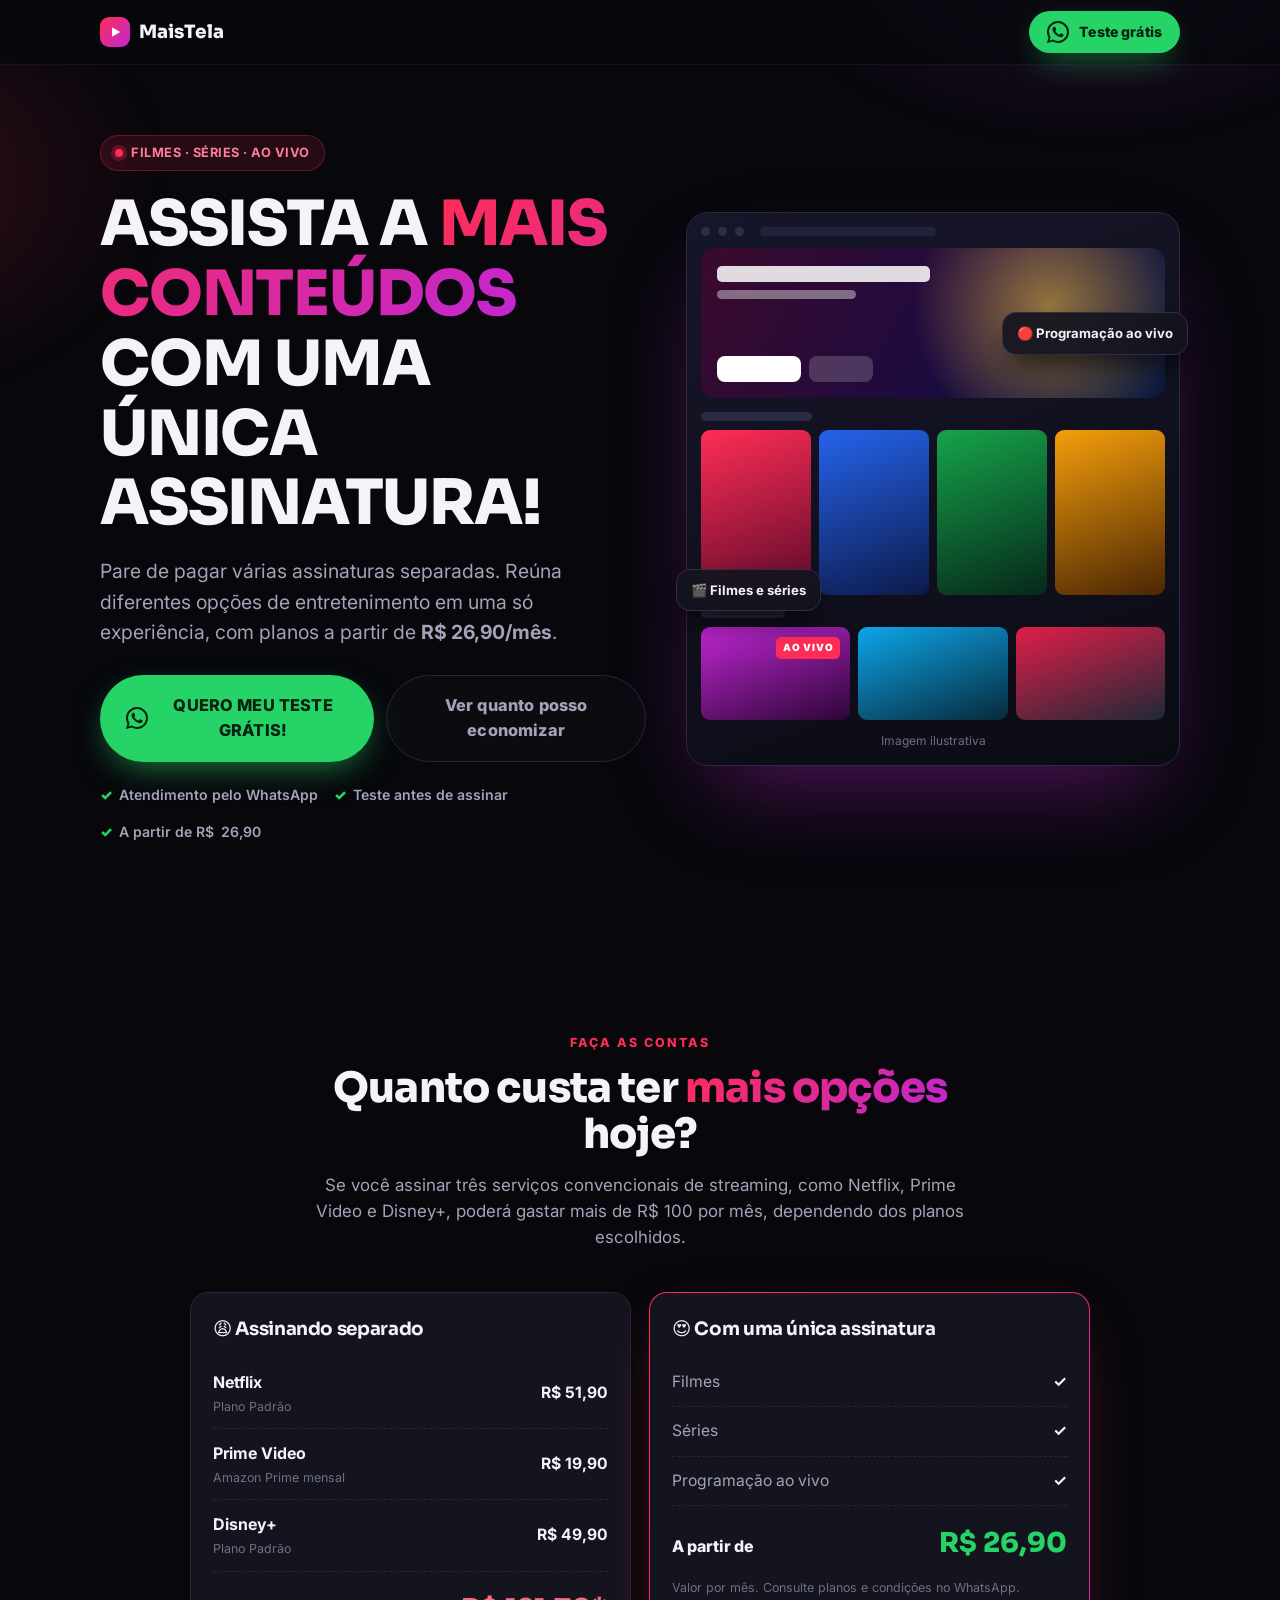
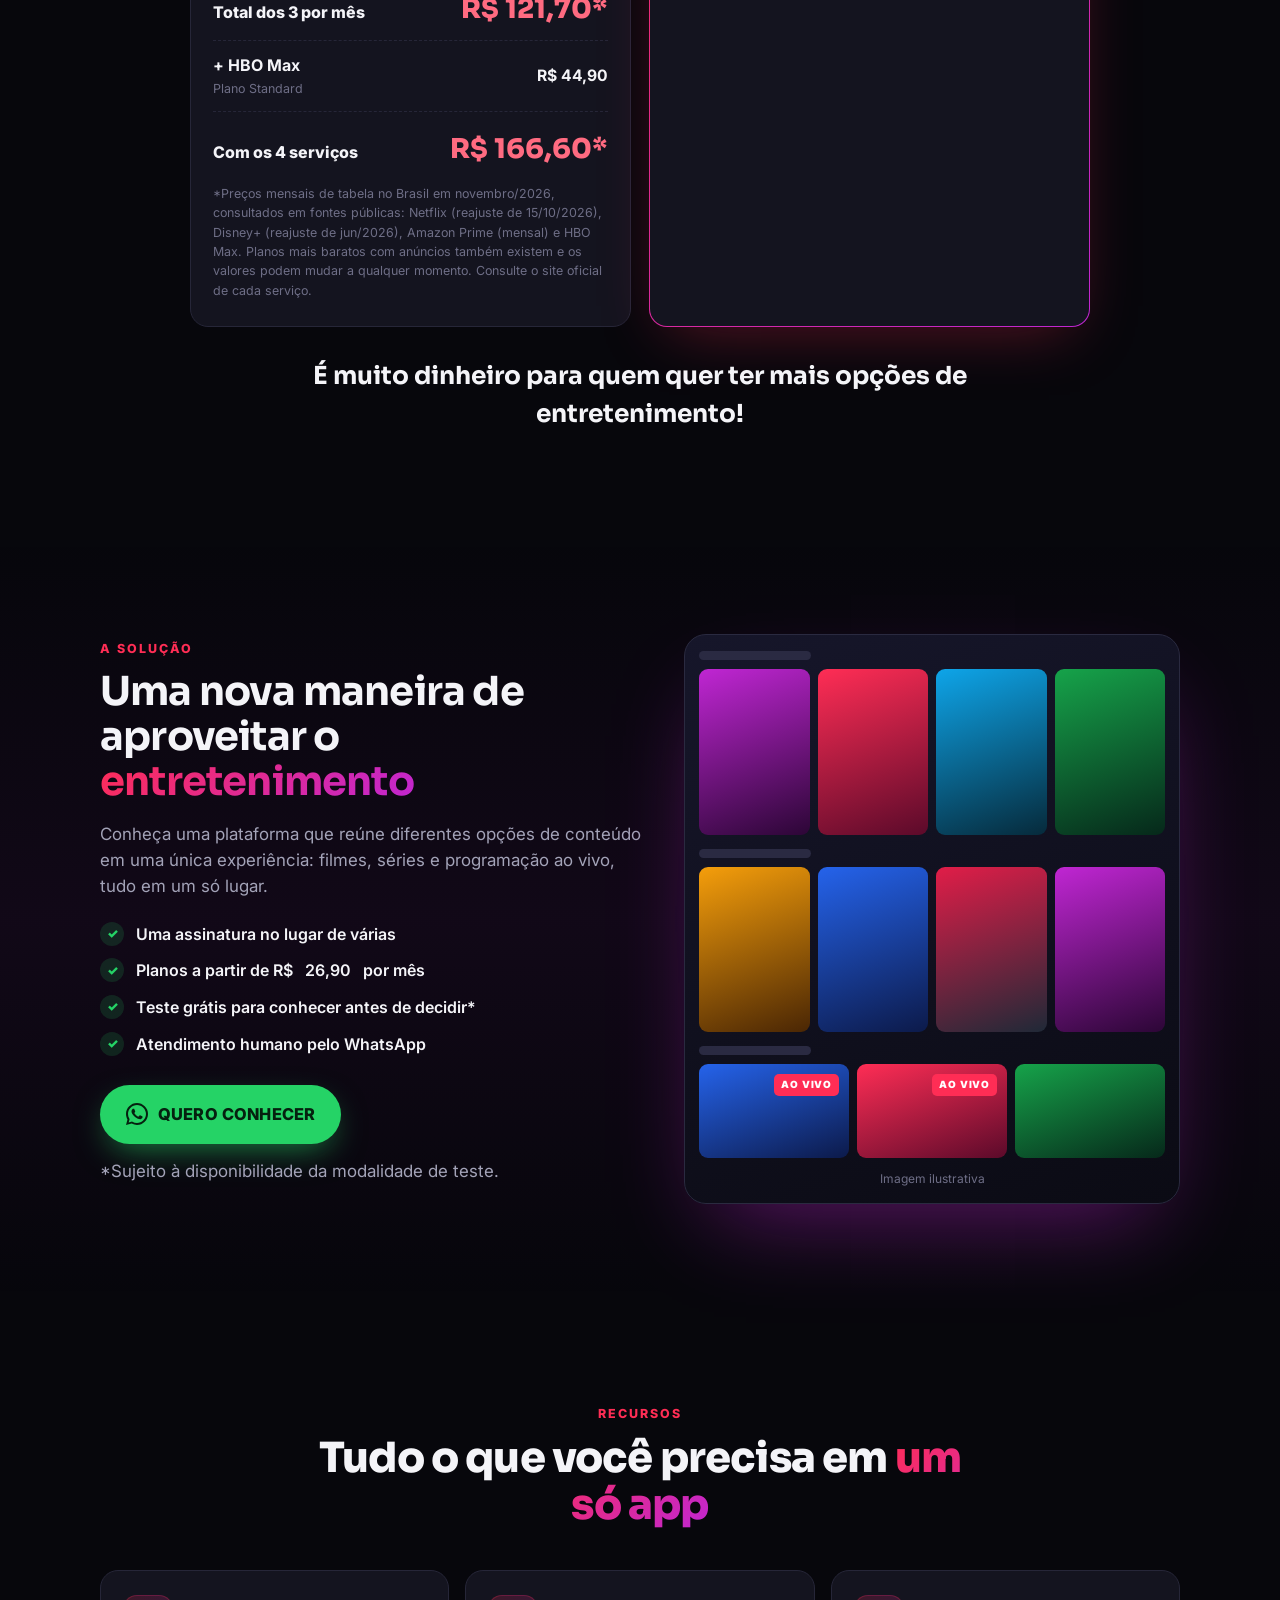
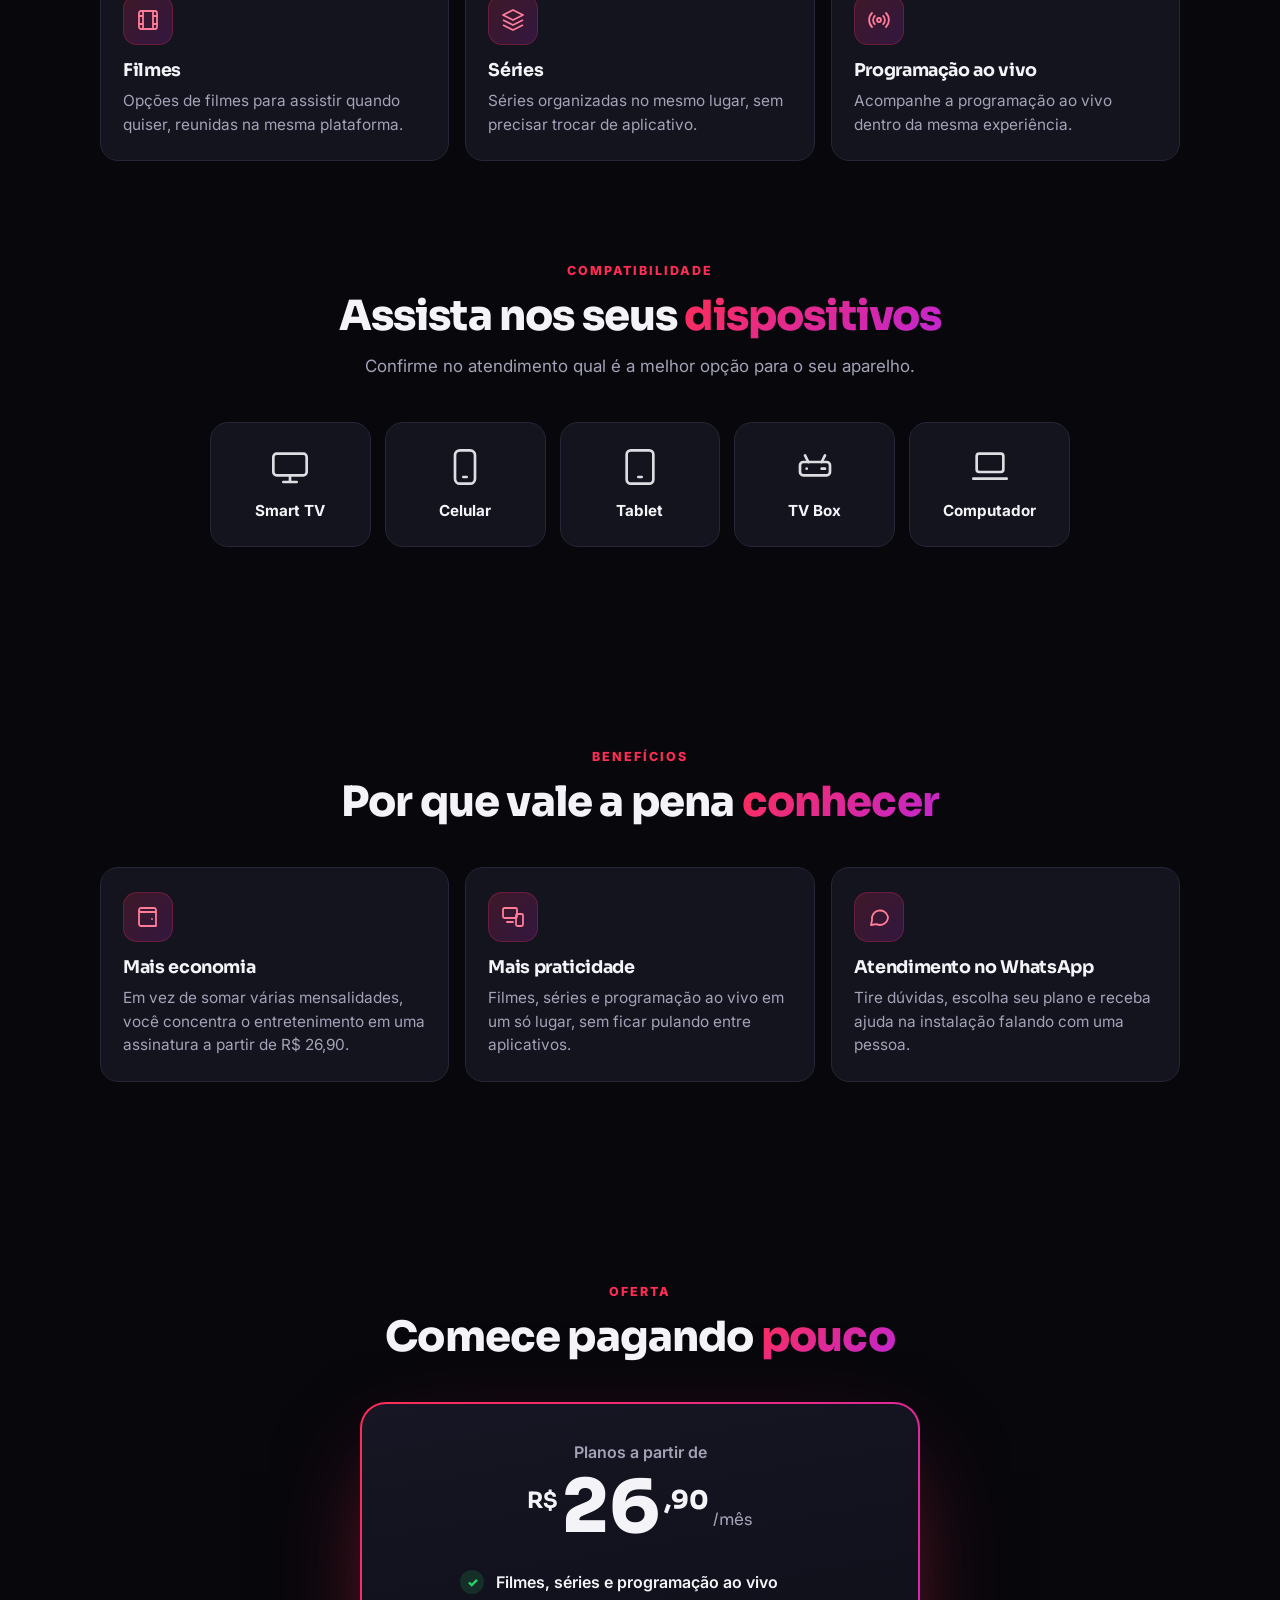
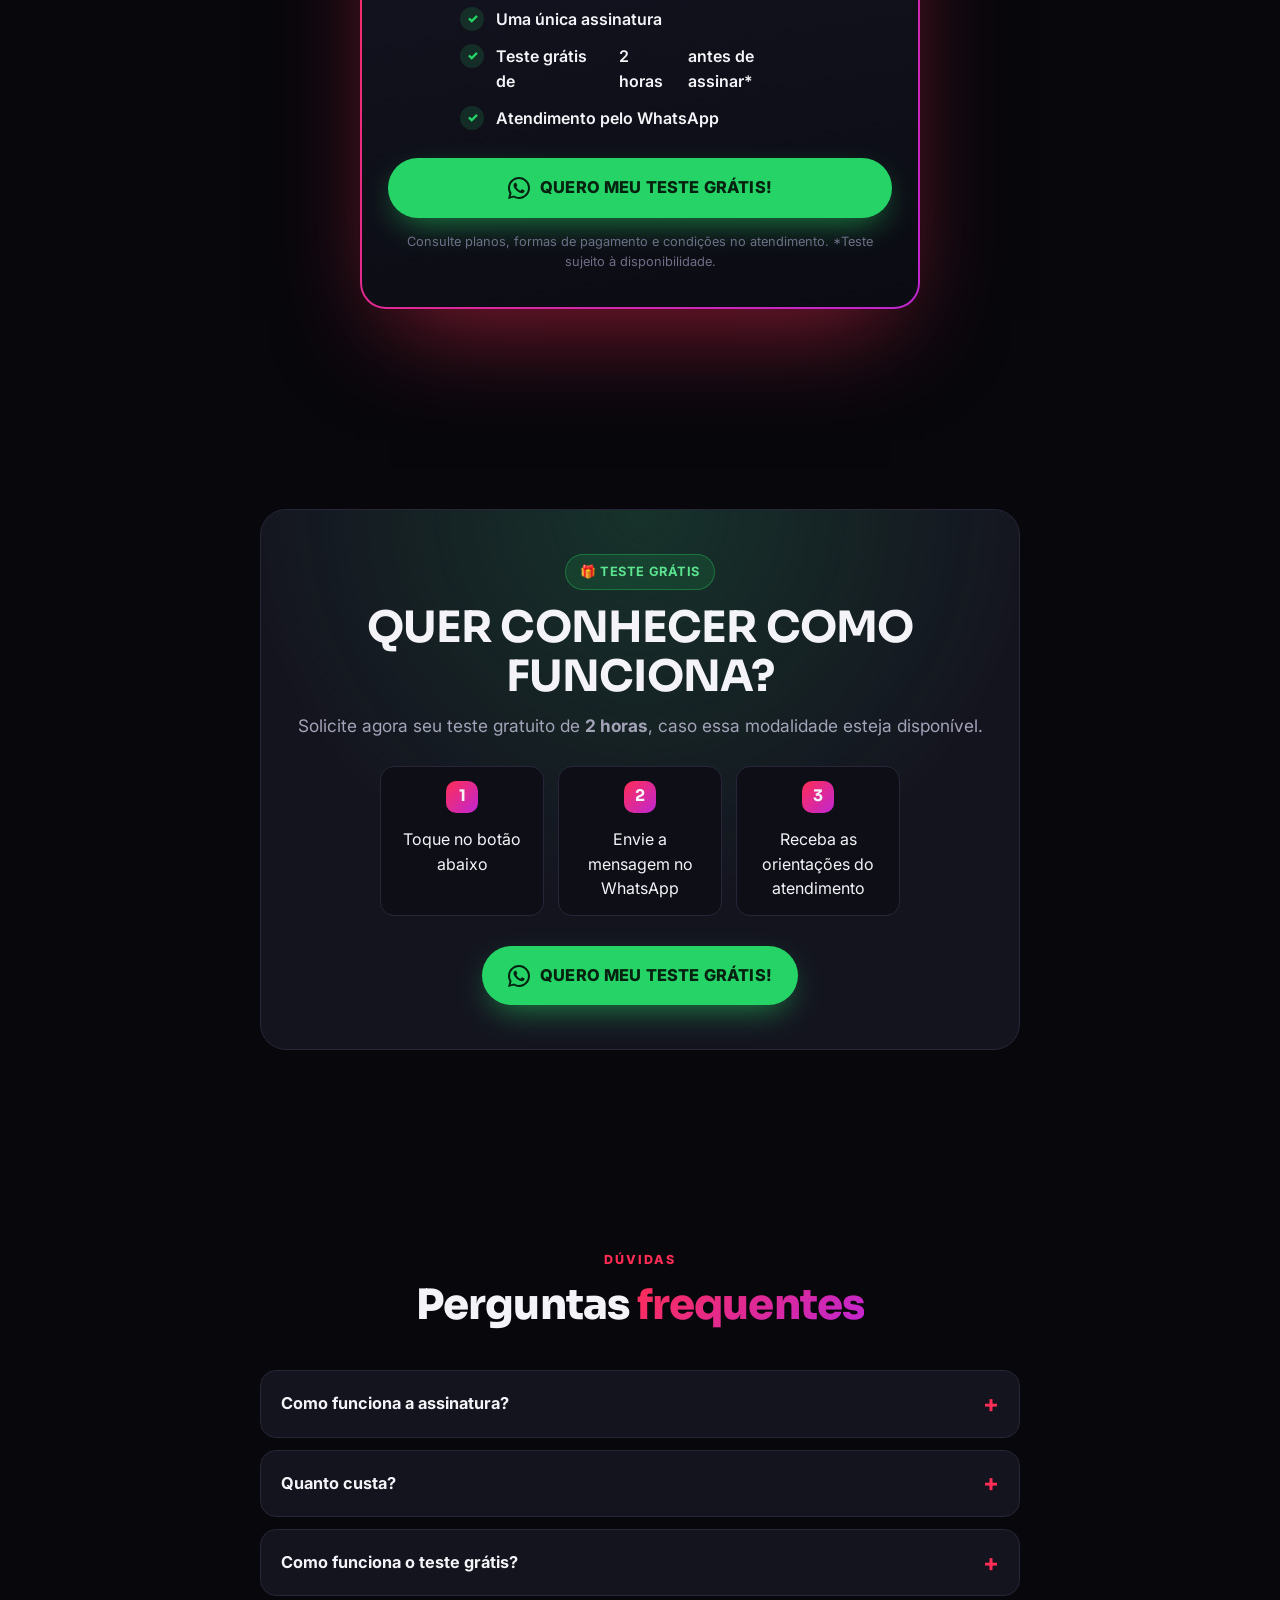
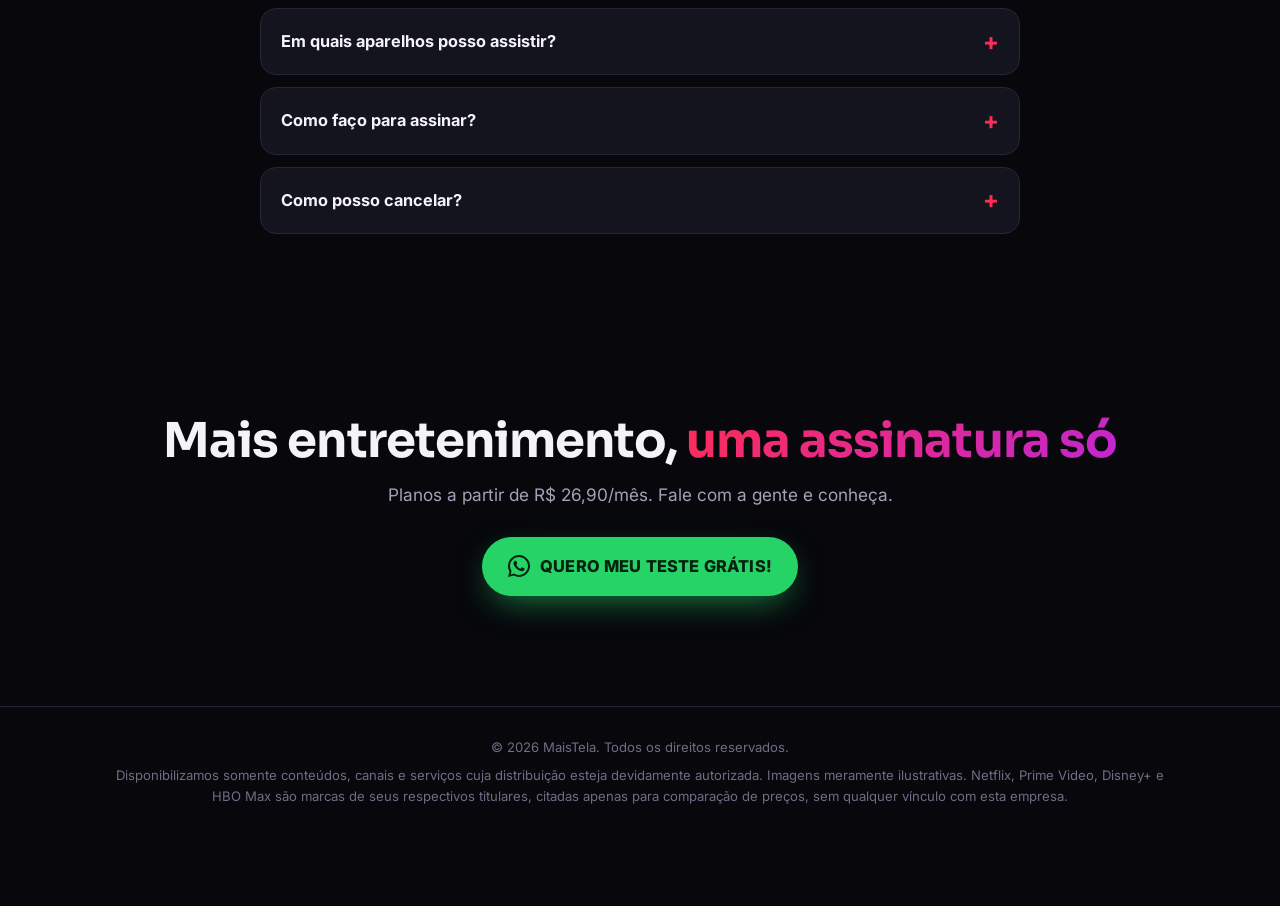
==== commit 685ee5c2: "LP: comparativo com preços reais dos streamings (nov/2026) Co-Authored-By: Claude Opus 5.5 <noreply@" ====
--- a/oferta.html
+++ b/oferta.html
@@ -90,11 +90,13 @@
       <div class="compare">
         <div class="cmp-card cmp-bad reveal">
           <h3>😩 Assinando separado</h3>
-          <div class="cmp-line"><span>Serviço de streaming 1</span><b>R$ ••,••</b></div>
-          <div class="cmp-line"><span>Serviço de streaming 2</span><b>R$ ••,••</b></div>
-          <div class="cmp-line"><span>Serviço de streaming 3</span><b>R$ ••,••</b></div>
-          <div class="cmp-total"><span>Total por mês</span><span class="v">+ de R$ 100*</span></div>
-          <p class="cmp-foot">*Estimativa somando três serviços populares. O valor real varia conforme os planos escolhidos e pode mudar.</p>
+          <div class="cmp-line"><span><b class="svc">Netflix</b><small>Plano Padrão</small></span><b>R$ 51,90</b></div>
+          <div class="cmp-line"><span><b class="svc">Prime Video</b><small>Amazon Prime mensal</small></span><b>R$ 19,90</b></div>
+          <div class="cmp-line"><span><b class="svc">Disney+</b><small>Plano Padrão</small></span><b>R$ 49,90</b></div>
+          <div class="cmp-total"><span>Total dos 3 por mês</span><span class="v">R$ 121,70*</span></div>
+          <div class="cmp-line cmp-extra"><span><b class="svc">+ HBO Max</b><small>Plano Standard</small></span><b>R$ 44,90</b></div>
+          <div class="cmp-total cmp-total-sm"><span>Com os 4 serviços</span><span class="v">R$ 166,60*</span></div>
+          <p class="cmp-foot">*Preços mensais de tabela no Brasil em novembro/2026, consultados em fontes públicas: Netflix (reajuste de 15/10/2026), Disney+ (reajuste de jun/2026), Amazon Prime (mensal) e HBO Max. Planos mais baratos com anúncios também existem e os valores podem mudar a qualquer momento. Consulte o site oficial de cada serviço.</p>
         </div>
         <div class="cmp-card cmp-good reveal">
           <h3>😍 Com uma única assinatura</h3>
@@ -247,7 +249,7 @@
 <footer>
   <div class="wrap">
     <p>© <span id="yr"></span> <span data-brand></span>. Todos os direitos reservados.</p>
-    <p>Disponibilizamos somente conteúdos, canais e serviços cuja distribuição esteja devidamente autorizada. Imagens meramente ilustrativas. Netflix, Prime Video e Disney+ são marcas de seus respectivos titulares, citadas apenas para comparação de preços, sem qualquer vínculo com esta empresa.</p>
+    <p>Disponibilizamos somente conteúdos, canais e serviços cuja distribuição esteja devidamente autorizada. Imagens meramente ilustrativas. Netflix, Prime Video, Disney+ e HBO Max são marcas de seus respectivos titulares, citadas apenas para comparação de preços, sem qualquer vínculo com esta empresa.</p>
   </div>
 </footer>
 
--- a/assets/css/style.css
+++ b/assets/css/style.css
@@ -169,6 +169,12 @@
 .cmp-card h3{font-size:1.15rem;margin-bottom:18px;display:flex;align-items:center;gap:10px}
 .cmp-line{display:flex;justify-content:space-between;padding:12px 0;border-bottom:1px dashed var(--line);color:var(--muted);font-size:.98rem}
 .cmp-line b{color:var(--txt)}
+.cmp-line span{display:flex;flex-direction:column;gap:2px}
+.cmp-line .svc{font-weight:700;color:var(--txt);font-size:1rem}
+.cmp-line small{font-size:.78rem;color:var(--dim)}
+.cmp-line>b{align-self:center;white-space:nowrap}
+.cmp-extra{margin-top:10px;border-top:1px dashed var(--line)}
+.cmp-total-sm .v{font-size:1.25rem}
 .cmp-total{display:flex;justify-content:space-between;align-items:baseline;padding-top:16px;font-weight:800}
 .cmp-total .v{font-family:var(--display);font-size:1.7rem}
 .cmp-bad .v{color:#ff6b81}
